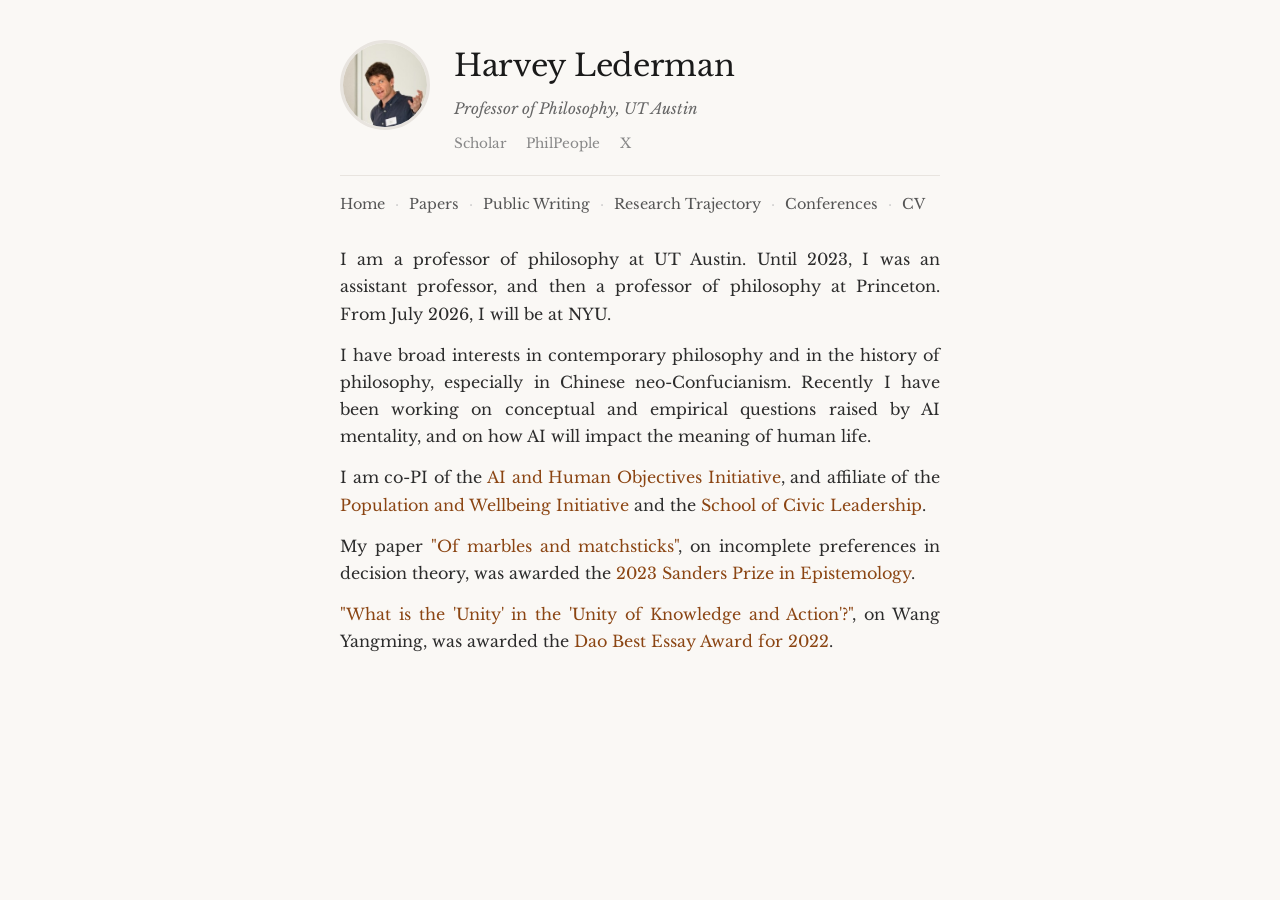
==== index.html @ fcf7f001 "Initial commit: personal website" ====
<!DOCTYPE html>
<html lang="en">
<head>
    <meta charset="UTF-8">
    <meta name="viewport" content="width=device-width, initial-scale=1.0">
    <title>Harvey Lederman</title>
    <link rel="stylesheet" href="style.css">
</head>
<body>
    <div class="page">
        <header>
            <div class="name-row">
                <img src="harvey_face.jpg" alt="Harvey Lederman" class="profile-photo">
                <div>
                    <h1><a href="index.html" class="name-link">Harvey Lederman</a></h1>
                    <div class="tagline">Professor of Philosophy, UT Austin</div>
                    <div class="elsewhere">
                        <a href="https://scholar.google.com/citations?user=zhJaWkMAAAAJ" target="_blank">Scholar</a>
                        <a href="https://philpeople.org/profiles/harvey-lederman" target="_blank">PhilPeople</a>
                        <a href="https://x.com/LedermanHarvey" target="_blank">X</a>
                    </div>
                </div>
            </div>
            <nav class="contact">
                <a href="index.html">Home</a>
                <span class="sep"></span>
                <a href="papers.html">Papers</a>
                <span class="sep"></span>
                <a href="writing.html">Public Writing</a>
                <span class="sep"></span>
                <a href="research.html">Research Trajectory</a>
                <span class="sep"></span>
                <a href="conferences.html">Conferences</a>
                <span class="sep"></span>
                <a href="LedermanCV.pdf" target="_blank">CV</a>
            </nav>
        </header>

        <main>
            <p>I am a professor of philosophy at UT Austin. Until 2023, I was an assistant professor, and then a professor of philosophy at Princeton. From July 2026, I will be at NYU.</p>

            <p>I have broad interests in contemporary philosophy and in the history of philosophy, especially in Chinese neo-Confucianism. Recently I have been working on conceptual and empirical questions raised by AI mentality, and on how AI will impact the meaning of human life.</p>

            <p>I am co-PI of the <a href="https://sites.utexas.edu/ahoi/">AI and Human Objectives Initiative</a>, and affiliate of the <a href="https://sites.utexas.edu/pwi/">Population and Wellbeing Initiative</a> and the <a href="https://civicleadership.utexas.edu/">School of Civic Leadership</a>.</p>

            <p>My paper <a href="https://philpapers.org/archive/LEDOMA-2.pdf">"Of marbles and matchsticks"</a>, on incomplete preferences in decision theory, was awarded the <a href="https://marcsandersfoundation.org/epistemology/">2023 Sanders Prize in Epistemology</a>. </p>
            
            <p> <a href="https://philpapers.org/archive/LEDWIT.pdf">"What is the 'Unity' in the 'Unity of Knowledge and Action'?"</a>, on Wang Yangming, was awarded the <a href="http://warpweftandway.com/announcement-of-2022-dao-annual-best-essay-award/">Dao Best Essay Award for 2022</a>. </p>

        </main>
    </div>
</body>
</html>
---- style.css ----
/* Quiet Study: warm, comfortable, like reading in a good library */
@import url('https://fonts.googleapis.com/css2?family=Libre+Baskerville:ital,wght@0,400;0,700;1,400&display=swap');

* { box-sizing: border-box; }

@keyframes fadeIn {
    from { opacity: 0; }
    to { opacity: 1; }
}

body {
    font-family: 'Libre Baskerville', Georgia, serif;
    font-size: 16px;
    line-height: 1.7;
    color: #2c2c2c;
    background: #faf8f5;
    margin: 0;
    padding: 0;
    hyphens: auto;
    -webkit-hyphens: auto;
}

.page {
    animation: fadeIn 0.2s ease-in;
}

.page {
    max-width: 680px;
    margin: 0 auto;
    padding: 40px 40px 50px;
}

header {
    margin-bottom: 30px;
}

.name-row {
    display: flex;
    align-items: flex-start;
    gap: 24px;
    margin-bottom: 16px;
}

.profile-photo {
    width: 90px;
    height: 90px;
    border-radius: 50%;
    object-fit: cover;
    border: 3px solid #e8e4df;
}

h1 {
    font-size: 1.9rem;
    font-weight: 400;
    margin: 0;
    letter-spacing: -0.01em;
    color: #1a1a1a;
}

.name-link {
    color: #1a1a1a;
    border-bottom: none;
}

.name-link:hover {
    border-bottom: none;
    color: #8b4513;
}

.tagline {
    color: #666;
    font-size: 0.95rem;
    font-style: italic;
    margin-top: 4px;
}

.elsewhere {
    margin-top: 10px;
    font-size: 0.85rem;
}

.elsewhere a {
    color: #888;
    margin-right: 16px;
}

.elsewhere a:hover {
    color: #8b4513;
}

.email-inline {
    font-family: 'Courier New', monospace;
    font-size: 0.8rem;
    color: #999;
    margin-left: 8px;
}

nav.contact {
    margin-top: 20px;
    padding-top: 16px;
    border-top: 1px solid #e8e4df;
    font-size: 0.9rem;
    white-space: nowrap;
}

nav.contact a {
    color: #555;
    margin-right: 6px;
}

nav.contact a.current {
    color: #8b4513;
    font-style: italic;
}

nav.contact .sep {
    margin-right: 6px;
    color: #ccc;
}

nav.contact .sep::after {
    content: '·';
}

p {
    margin: 0 0 14px 0;
    text-align: justify;
}

a {
    color: #8b4513;
    text-decoration: none;
    border-bottom: 1px solid transparent;
    transition: border-color 0.2s;
}

a:hover {
    border-bottom-color: #8b4513;
}

h2 {
    font-size: 1rem;
    font-weight: 400;
    font-style: italic;
    color: #555;
    margin: 48px 0 20px 0;
    padding-bottom: 8px;
    border-bottom: 1px solid #e8e4df;
}

ul {
    list-style: none;
    padding: 0;
    margin: 0;
}

li {
    margin-bottom: 14px;
    padding-left: 0;
    text-align: justify;
}

em { font-style: italic; }

.spacer {
    height: 30px;
}

.email {
    font-size: 0.85rem;
    color: #888;
    font-family: 'Courier New', monospace;
}

/* Page title for sub-pages */
.page-title {
    font-size: 1.5rem;
    font-weight: 400;
    margin: 0 0 40px 0;
    color: #1a1a1a;
}

@media (max-width: 600px) {
    body { font-size: 15px; }
    .page { padding: 30px 20px 50px; }
    .name-row { flex-direction: column; align-items: flex-start; gap: 16px; }
    h1 { font-size: 1.5rem; }
    p, li { text-align: left; }
    nav.contact {
        white-space: normal;
        line-height: 2;
    }
    nav.contact .sep { display: none; }
    nav.contact a {
        margin-right: 12px;
    }
}
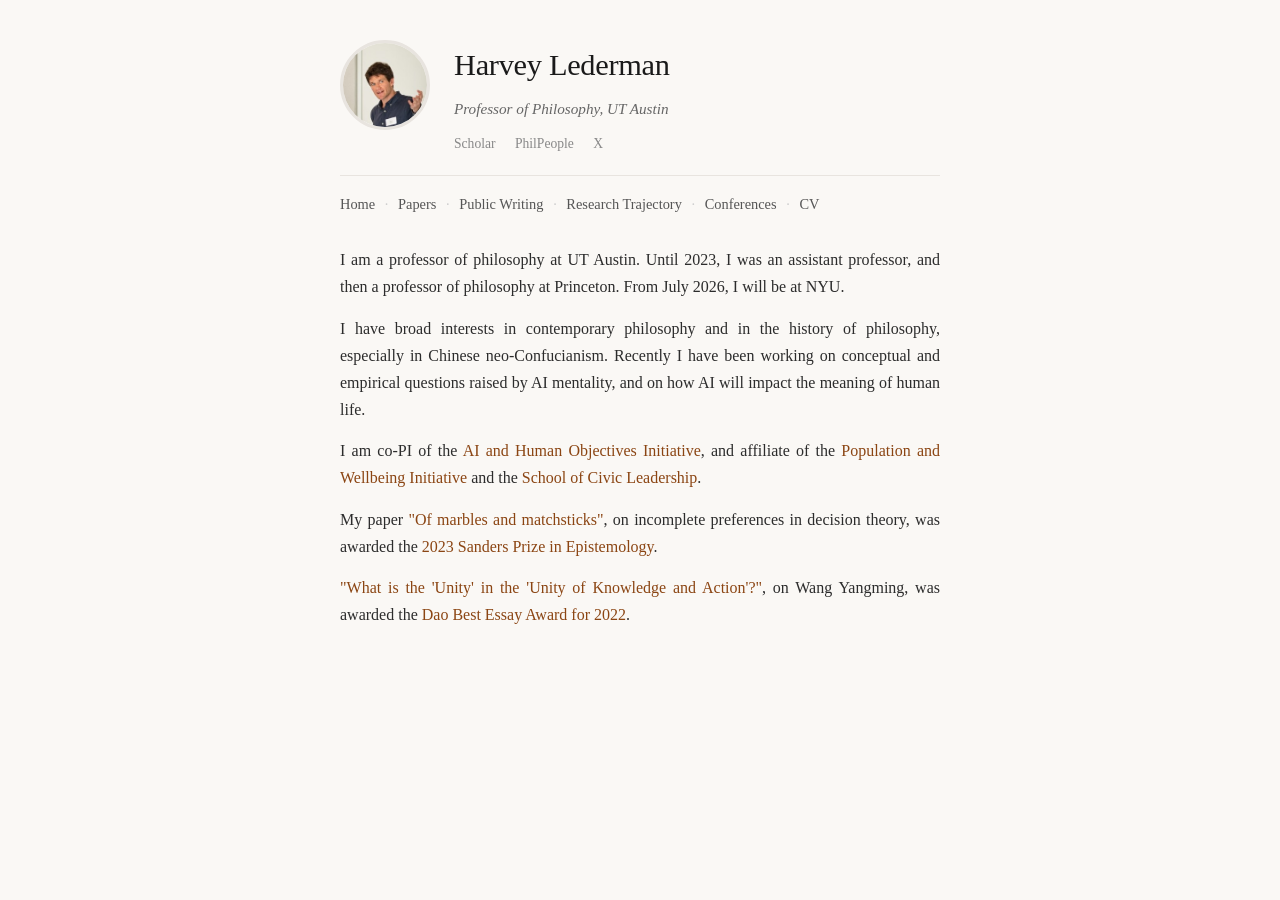
==== commit 36c9cde2: "Switch to system fonts for faster loading, remove Google Fonts" ====
--- a/index.html
+++ b/index.html
@@ -28,7 +28,7 @@
                 <span class="sep"></span>
                 <a href="writing.html">Public Writing</a>
                 <span class="sep"></span>
-                <a href="research.html">Research Trajectory</a>
+                <a href="research.html"><span class="nav-research-full">Research Trajectory</span><span class="nav-research-short">Research</span></a>
                 <span class="sep"></span>
                 <a href="conferences.html">Conferences</a>
                 <span class="sep"></span>
--- a/style.css
+++ b/style.css
@@ -1,5 +1,5 @@
 /* Quiet Study: warm, comfortable, like reading in a good library */
-@import url('https://fonts.googleapis.com/css2?family=Libre+Baskerville:ital,wght@0,400;0,700;1,400&display=swap');
+/* Using system fonts for fast loading */
 
 * { box-sizing: border-box; }
 
@@ -9,7 +9,7 @@
 }
 
 body {
-    font-family: 'Libre Baskerville', Georgia, serif;
+    font-family: Georgia, "Times New Roman", serif;
     font-size: 16px;
     line-height: 1.7;
     color: #2c2c2c;
@@ -21,7 +21,7 @@
 }
 
 .page {
-    animation: fadeIn 0.2s ease-in;
+    animation: fadeIn 0.2s ease-in forwards;
 }
 
 .page {
@@ -112,6 +112,8 @@
     color: #8b4513;
     font-style: italic;
 }
+
+.nav-research-short { display: none; }
 
 nav.contact .sep {
     margin-right: 6px;
@@ -182,16 +184,26 @@
 
 @media (max-width: 600px) {
     body { font-size: 15px; }
-    .page { padding: 30px 20px 50px; }
+    html, body {
+        overflow-x: hidden;
+        overflow-y: auto;
+        -webkit-overflow-scrolling: touch;
+    }
+    .page { padding: 30px 20px 50px; min-height: 100vh; }
     .name-row { flex-direction: column; align-items: flex-start; gap: 16px; }
     h1 { font-size: 1.5rem; }
     p, li { text-align: left; }
     nav.contact {
         white-space: normal;
         line-height: 2;
+        hyphens: none;
+        -webkit-hyphens: none;
     }
     nav.contact .sep { display: none; }
     nav.contact a {
         margin-right: 12px;
+        white-space: nowrap;
     }
-}
+    .nav-research-full { display: none; }
+    .nav-research-short { display: inline; }
+}
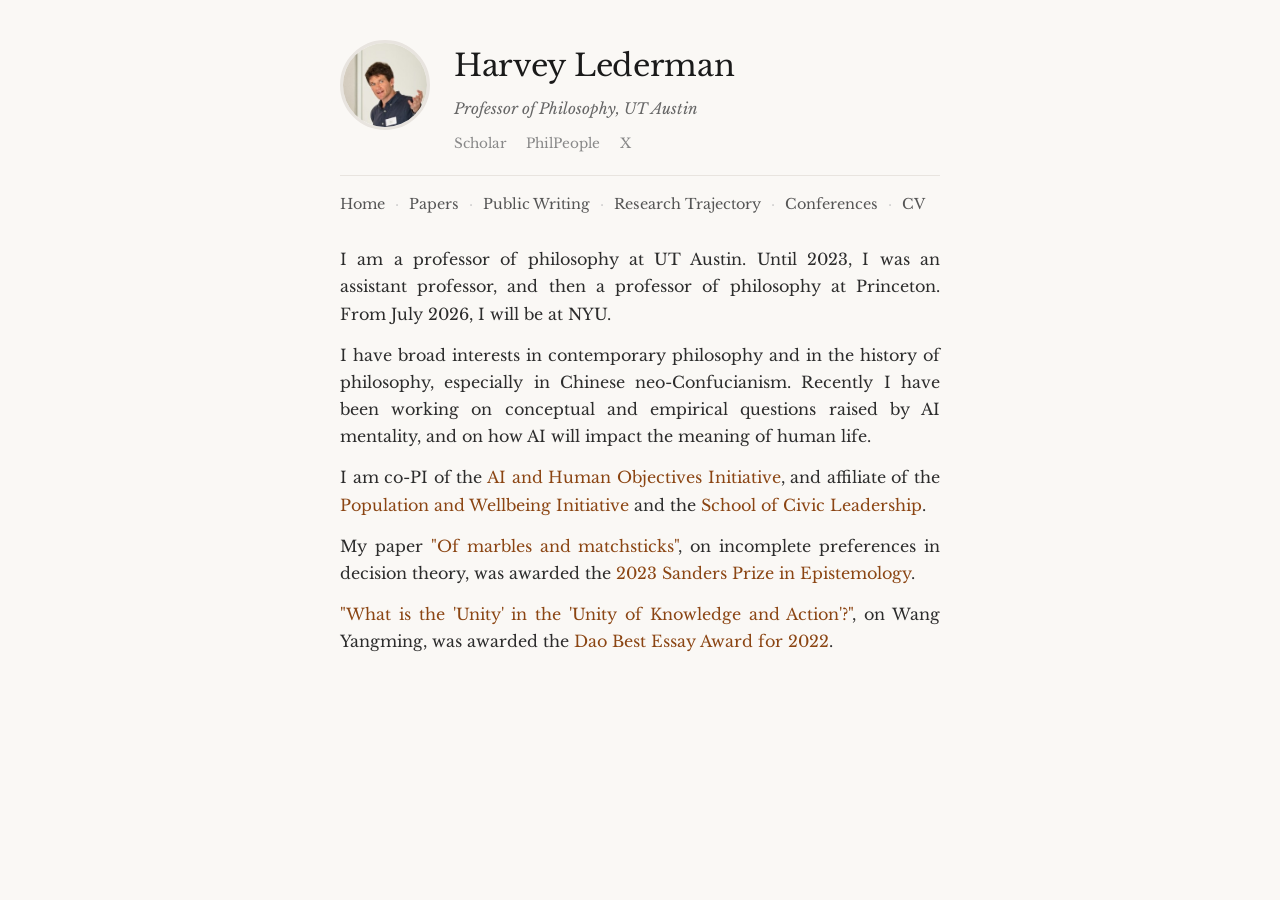
==== commit 00a1a0e0: "Restore Google Fonts (Libre Baskerville)" ====
--- a/index.html
+++ b/index.html
@@ -4,6 +4,9 @@
     <meta charset="UTF-8">
     <meta name="viewport" content="width=device-width, initial-scale=1.0">
     <title>Harvey Lederman</title>
+    <link rel="preconnect" href="https://fonts.googleapis.com">
+    <link rel="preconnect" href="https://fonts.gstatic.com" crossorigin>
+    <link href="https://fonts.googleapis.com/css2?family=Libre+Baskerville:ital,wght@0,400;0,700;1,400&display=swap" rel="stylesheet">
     <link rel="stylesheet" href="style.css">
 </head>
 <body>
--- a/style.css
+++ b/style.css
@@ -1,5 +1,4 @@
 /* Quiet Study: warm, comfortable, like reading in a good library */
-/* Using system fonts for fast loading */
 
 * { box-sizing: border-box; }
 
@@ -9,7 +8,7 @@
 }
 
 body {
-    font-family: Georgia, "Times New Roman", serif;
+    font-family: 'Libre Baskerville', Georgia, serif;
     font-size: 16px;
     line-height: 1.7;
     color: #2c2c2c;
